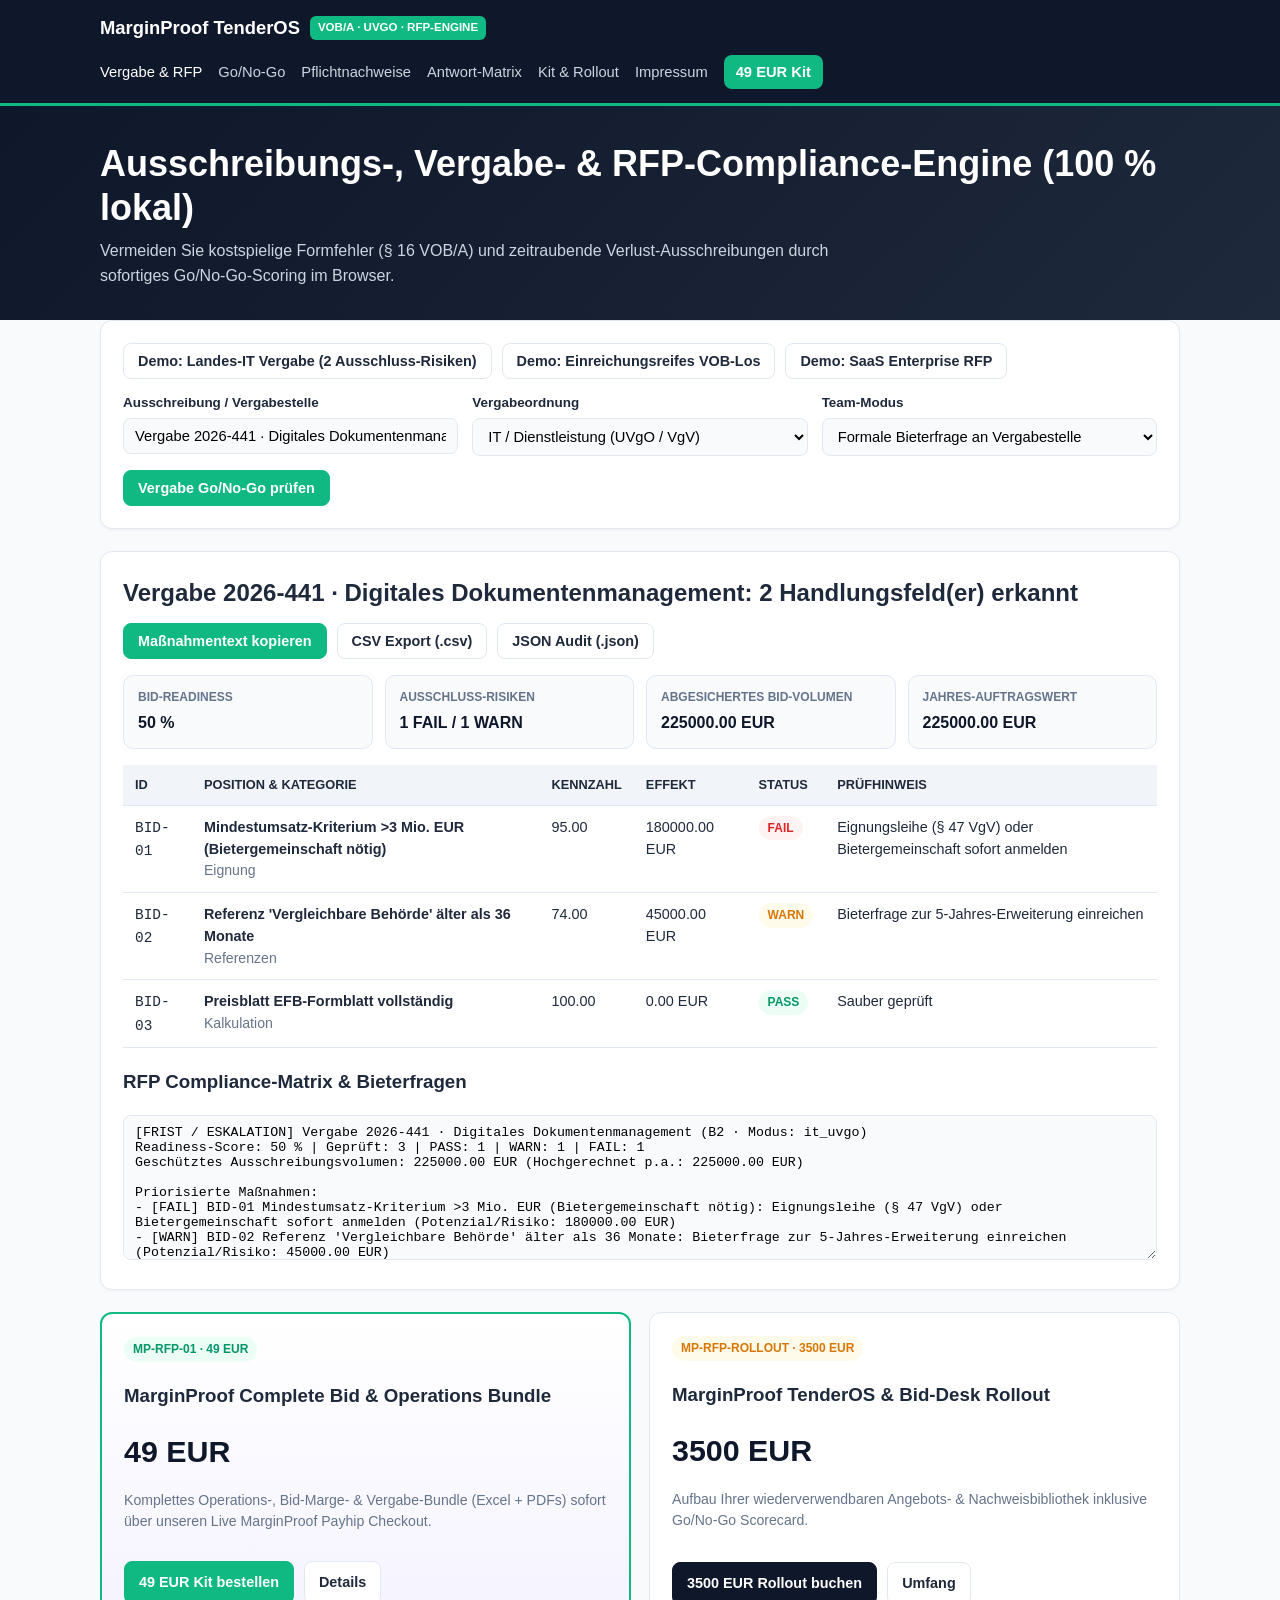
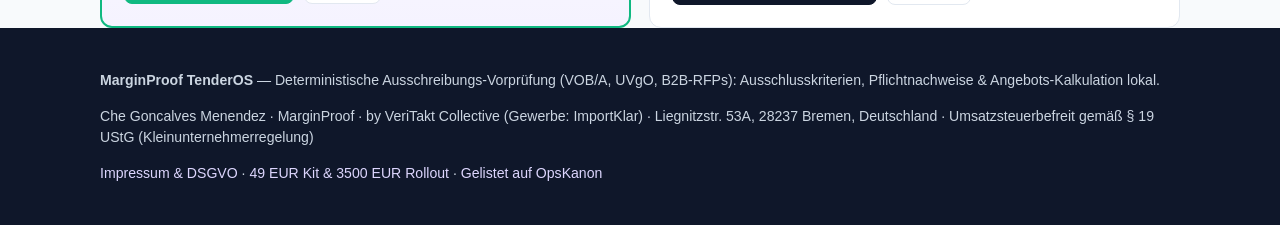
==== index.html @ c86ab52a "Deploy veritakt-vergabe-rfp (2026-11-23 12:27:24)" ====
<!DOCTYPE html>
<html lang="de">
<head>
  <meta charset="utf-8" />
  <meta name="viewport" content="width=device-width, initial-scale=1" />
  <title>MarginProof TenderOS — Ausschreibungs-Go/No-Go &amp; RFP-Compliance (Bau &amp; IT-KMU)</title>
  <meta name="description" content="Deterministische Ausschreibungs-Vorprüfung (VOB/A, UVgO, B2B-RFPs): Ausschlusskriterien, Pflichtnachweise &amp; Angebots-Kalkulation lokal." />
  <link rel="canonical" href="https://cheresonanz-design.github.io/veritakt-vergabe-rfp/" />
  <link rel="stylesheet" href="assets/styles.css" />
  <script type="application/ld+json">{"@context": "https://schema.org", "@type": "SoftwareApplication", "name": "MarginProof TenderOS", "applicationCategory": "BusinessApplication", "offers": {"@type": "Offer", "price": "0", "priceCurrency": "EUR"}, "url": "https://cheresonanz-design.github.io/veritakt-vergabe-rfp/"}</script>
</head>
<body>
  <header class="topbar">
    <div class="container topbar-inner">
      <a class="brand-mark" href="index.html"><span>MarginProof TenderOS</span><span class="brand-badge">VOB/A · UVGO · RFP-ENGINE</span></a>
      <nav class="nav-links" aria-label="Hauptnavigation"><a href="index.html" class="active">Vergabe &amp; RFP</a>
<a href="go-nogo-scoring/" class="">Go/No-Go</a>
<a href="pflichtnachweise-check/" class="">Pflichtnachweise</a>
<a href="angebots-matrix/" class="">Antwort-Matrix</a>
<a href="pro/" class="">Kit &amp; Rollout</a>
<a href="legal/" class="">Impressum</a><a href="pro/" class="nav-cta">49 EUR Kit</a></nav>
    </div>
  </header>
  
  <section class="hero"><div class="container"><h1>Ausschreibungs-, Vergabe- &amp; RFP-Compliance-Engine (100 % lokal)</h1><p>Vermeiden Sie kostspielige Formfehler (§ 16 VOB/A) und zeitraubende Verlust-Ausschreibungen durch sofortiges Go/No-Go-Scoring im Browser.</p></div></section>
  <main class="container">
    <div class="card">
      <div class="btn-row" style="margin-top:0;margin-bottom:14px;">
        <button type="button" class="btn" id="sample1Btn">Demo: Landes-IT Vergabe (2 Ausschluss-Risiken)</button>
        <button type="button" class="btn" id="sample2Btn">Demo: Einreichungsreifes VOB-Los</button>
        <button type="button" class="btn" id="sample3Btn">Demo: SaaS Enterprise RFP</button>
      </div>
      <div class="form-grid">
        <div><label for="profileInput">Ausschreibung / Vergabestelle</label><input type="text" id="profileInput" /></div>
        <div><label for="modeSelect">Vergabeordnung</label><select id="modeSelect"><option value="it_uvgo">IT / Dienstleistung (UVgO / VgV)</option><option value="bau_vob">Bau &amp; Ausbau (VOB/A)</option><option value="b2b_rfp">Konzern B2B-RFP</option></select></div>
        <div><label for="toneSelect">Team-Modus</label><select id="toneSelect"><option value="executive">Bid-Manager Checkliste</option><option value="streng">Formale Bieterfrage an Vergabestelle</option></select></div>
      </div>
      <div class="btn-row"><button type="button" class="btn btn-primary" id="runCheckBtn">Vergabe Go/No-Go prüfen</button></div>
    </div>

    <div id="resultCard" class="card hidden">
      <div style="display:flex;flex-wrap:wrap;justify-content:space-between;align-items:center;gap:12px;">
        <h2 id="resultHeadline" style="margin:0;">Ergebnis</h2>
        <div class="btn-row" style="margin:0;">
          <button type="button" class="btn btn-primary" id="copyActionBtn">Maßnahmentext kopieren</button>
          <button type="button" class="btn" id="dlCsvBtn">CSV Export (.csv)</button>
          <button type="button" class="btn" id="dlJsonBtn">JSON Audit (.json)</button>
        </div>
      </div>
      <div class="kpi-grid">
        <div class="kpi-box"><div class="kpi-label">Bid-Readiness</div><div class="kpi-val" id="kpi1Val">-</div></div>
        <div class="kpi-box"><div class="kpi-label">Ausschluss-Risiken</div><div class="kpi-val" id="kpi2Val">-</div></div>
        <div class="kpi-box"><div class="kpi-label">Abgesichertes Bid-Volumen</div><div class="kpi-val" id="kpi3Val">-</div></div>
        <div class="kpi-box"><div class="kpi-label">Jahres-Auftragswert</div><div class="kpi-val" id="kpi4Val">-</div></div>
      </div>
      <div class="table-wrap"><table><thead><tr><th>ID</th><th>Position &amp; Kategorie</th><th>Kennzahl</th><th>Effekt</th><th>Status</th><th>Prüfhinweis</th></tr></thead><tbody id="entriesBody"></tbody></table></div>
      <h3>RFP Compliance-Matrix &amp; Bieterfragen</h3>
      <textarea id="actionBox" readonly aria-label="Maßnahmentext"></textarea>
    </div>

    <div class="pricing-grid">
      <div class="offer-card highlight"><div><span class="badge badge-pass">MP-RFP-01 · 49 EUR</span><h3>MarginProof Complete Bid &amp; Operations Bundle</h3><div class="offer-price">49 EUR</div><p class="muted">Komplettes Operations-, Bid-Marge- &amp; Vergabe-Bundle (Excel + PDFs) sofort über unseren Live MarginProof Payhip Checkout.</p></div><div class="btn-row"><a href="https://payhip.com/b/RHu6N" class="btn btn-primary">49 EUR Kit bestellen</a><a href="pro/" class="btn">Details</a></div></div>
      <div class="offer-card"><div><span class="badge badge-warn">MP-RFP-ROLLOUT · 3500 EUR</span><h3>MarginProof TenderOS &amp; Bid-Desk Rollout</h3><div class="offer-price">3500 EUR</div><p class="muted">Aufbau Ihrer wiederverwendbaren Angebots- &amp; Nachweisbibliothek inklusive Go/No-Go Scorecard.</p></div><div class="btn-row"><a href="https://buy.stripe.com/fZu6oAfQReQu7Hy0IN24003" class="btn btn-dark">3500 EUR Rollout buchen</a><a href="pro/" class="btn">Umfang</a></div></div>
    </div>
  </main>
  <footer class="footer">
    <div class="container">
      <p><strong>MarginProof TenderOS</strong> — Deterministische Ausschreibungs-Vorprüfung (VOB/A, UVgO, B2B-RFPs): Ausschlusskriterien, Pflichtnachweise &amp; Angebots-Kalkulation lokal.</p>
      <p>Che Goncalves Menendez · MarginProof · by VeriTakt Collective (Gewerbe: ImportKlar) · Liegnitzstr. 53A, 28237 Bremen, Deutschland · Umsatzsteuerbefreit gemäß § 19 UStG (Kleinunternehmerregelung)</p>
      <p><a href="legal/">Impressum &amp; DSGVO</a> · <a href="pro/">49 EUR Kit &amp; 3500 EUR Rollout</a> · <a href="https://cheresonanz-design.github.io/opskanon-directory/" target="_blank" rel="noopener">Gelistet auf OpsKanon</a></p>
    </div>
  </footer>
  <script src="assets/vergabe_rfp_engine.js"></script><script src="assets/app.js"></script>
</body>
</html>
---- assets/styles.css ----
:root {
  --bg: #f8fafc; --surface: #ffffff; --slate-900: #0f172a; --slate-800: #1e293b; --slate-500: #64748b;
  --border: #e2e8f0; --accent: #10B981; --accent-dark: #047857; --emerald: #059669; --emerald-soft: #ecfdf5;
  --amber: #d97706; --amber-soft: #fffbeb; --red: #dc2626; --red-soft: #fef2f2; --radius: 12px;
}
* { box-sizing: border-box; }
body { margin: 0; font-family: -apple-system, BlinkMacSystemFont, "Segoe UI", Roboto, Inter, Arial, sans-serif; background: var(--bg); color: var(--slate-800); line-height: 1.55; }
a { color: var(--accent-dark); text-decoration: none; }
a:hover { text-decoration: underline; }
.container { max-width: 1120px; margin: 0 auto; padding: 0 20px; }
.topbar { background: var(--slate-900); color: #fff; border-bottom: 3px solid var(--accent); padding: 14px 0; }
.topbar-inner { display: flex; flex-wrap: wrap; justify-content: space-between; align-items: center; gap: 12px; }
.brand-mark { color: #fff; font-weight: 800; font-size: 1.15rem; display: flex; align-items: center; gap: 10px; }
.brand-badge { background: var(--accent); color: #fff; font-size: 0.72rem; padding: 3px 8px; border-radius: 6px; font-weight: 800; }
.nav-links { display: flex; flex-wrap: wrap; gap: 16px; align-items: center; font-size: 0.92rem; }
.nav-links a { color: #cbd5e1; font-weight: 500; }
.nav-links a:hover, .nav-links a.active { color: #fff; text-decoration: none; }
.nav-cta { background: var(--accent); color: #fff !important; padding: 6px 12px; border-radius: 8px; font-weight: 700 !important; }
.hero { background: linear-gradient(135deg, #0f172a 0%, #1e293b 100%); color: #fff; padding: 36px 0 32px; }
.hero h1 { margin: 0 0 10px; font-size: clamp(1.6rem, 3vw, 2.25rem); line-height: 1.2; }
.hero p { margin: 0; color: #cbd5e1; max-width: 740px; }
main { padding: 28px 0 48px; }
.card { background: var(--surface); border: 1px solid var(--border); border-radius: var(--radius); padding: 22px; margin-bottom: 22px; box-shadow: 0 1px 3px rgba(15,23,42,0.04); }
.form-grid { display: grid; grid-template-columns: repeat(auto-fit, minmax(210px, 1fr)); gap: 14px; }
label { display: block; font-size: 0.84rem; font-weight: 700; margin-bottom: 4px; }
input[type="text"], select, textarea { width: 100%; padding: 9px 11px; border: 1px solid var(--border); border-radius: 8px; font-size: 0.92rem; background: #f8fafc; font-family: inherit; }
textarea { min-height: 145px; resize: vertical; font-family: ui-monospace, SFMono-Regular, Menlo, Consolas, monospace; font-size: 0.83rem; }
.btn-row { display: flex; flex-wrap: wrap; gap: 10px; margin-top: 14px; }
.btn { display: inline-flex; align-items: center; justify-content: center; border: 1px solid var(--border); background: #fff; color: var(--slate-800); padding: 9px 14px; border-radius: 8px; font-size: 0.9rem; font-weight: 600; cursor: pointer; }
.btn:hover { background: #f1f5f9; text-decoration: none; }
.btn-primary { background: var(--accent); border-color: var(--accent); color: #fff; font-weight: 700; }
.btn-dark { background: var(--slate-900); border-color: var(--slate-900); color: #fff; }
.kpi-grid { display: grid; grid-template-columns: repeat(auto-fit, minmax(190px, 1fr)); gap: 12px; margin: 16px 0; }
.kpi-box { border: 1px solid var(--border); border-radius: 10px; padding: 12px 14px; background: #f8fafc; }
.kpi-label { font-size: 0.75rem; text-transform: uppercase; color: var(--slate-500); font-weight: 700; }
.kpi-val { font-size: 1rem; font-weight: 700; margin-top: 4px; color: var(--slate-900); }
.table-wrap { overflow-x: auto; }
table { width: 100%; border-collapse: collapse; font-size: 0.9rem; }
th, td { text-align: left; padding: 10px 12px; border-bottom: 1px solid var(--border); vertical-align: top; }
th { background: #f1f5f9; font-size: 0.8rem; text-transform: uppercase; }
.badge { display: inline-block; padding: 3px 9px; border-radius: 999px; font-size: 0.75rem; font-weight: 800; }
.badge-pass { background: var(--emerald-soft); color: var(--emerald); }
.badge-warn { background: var(--amber-soft); color: var(--amber); }
.badge-fail { background: var(--red-soft); color: var(--red); }
.pricing-grid { display: grid; grid-template-columns: repeat(auto-fit, minmax(290px, 1fr)); gap: 18px; }
.offer-card { border: 1px solid var(--border); border-radius: var(--radius); padding: 22px; background: #fff; display: flex; flex-direction: column; justify-content: space-between; }
.offer-card.highlight { border: 2px solid var(--accent); background: linear-gradient(180deg, #fff 0%, #f5f3ff 100%); }
.offer-price { font-size: 1.9rem; font-weight: 800; color: var(--slate-900); margin: 6px 0 12px; }
.footer { background: var(--slate-900); color: #cbd5e1; padding: 28px 0; font-size: 0.88rem; }
.footer a { color: #ddd6fe; }
.muted { color: var(--slate-500); font-size: 0.88rem; }
.hidden { display: none !important; }
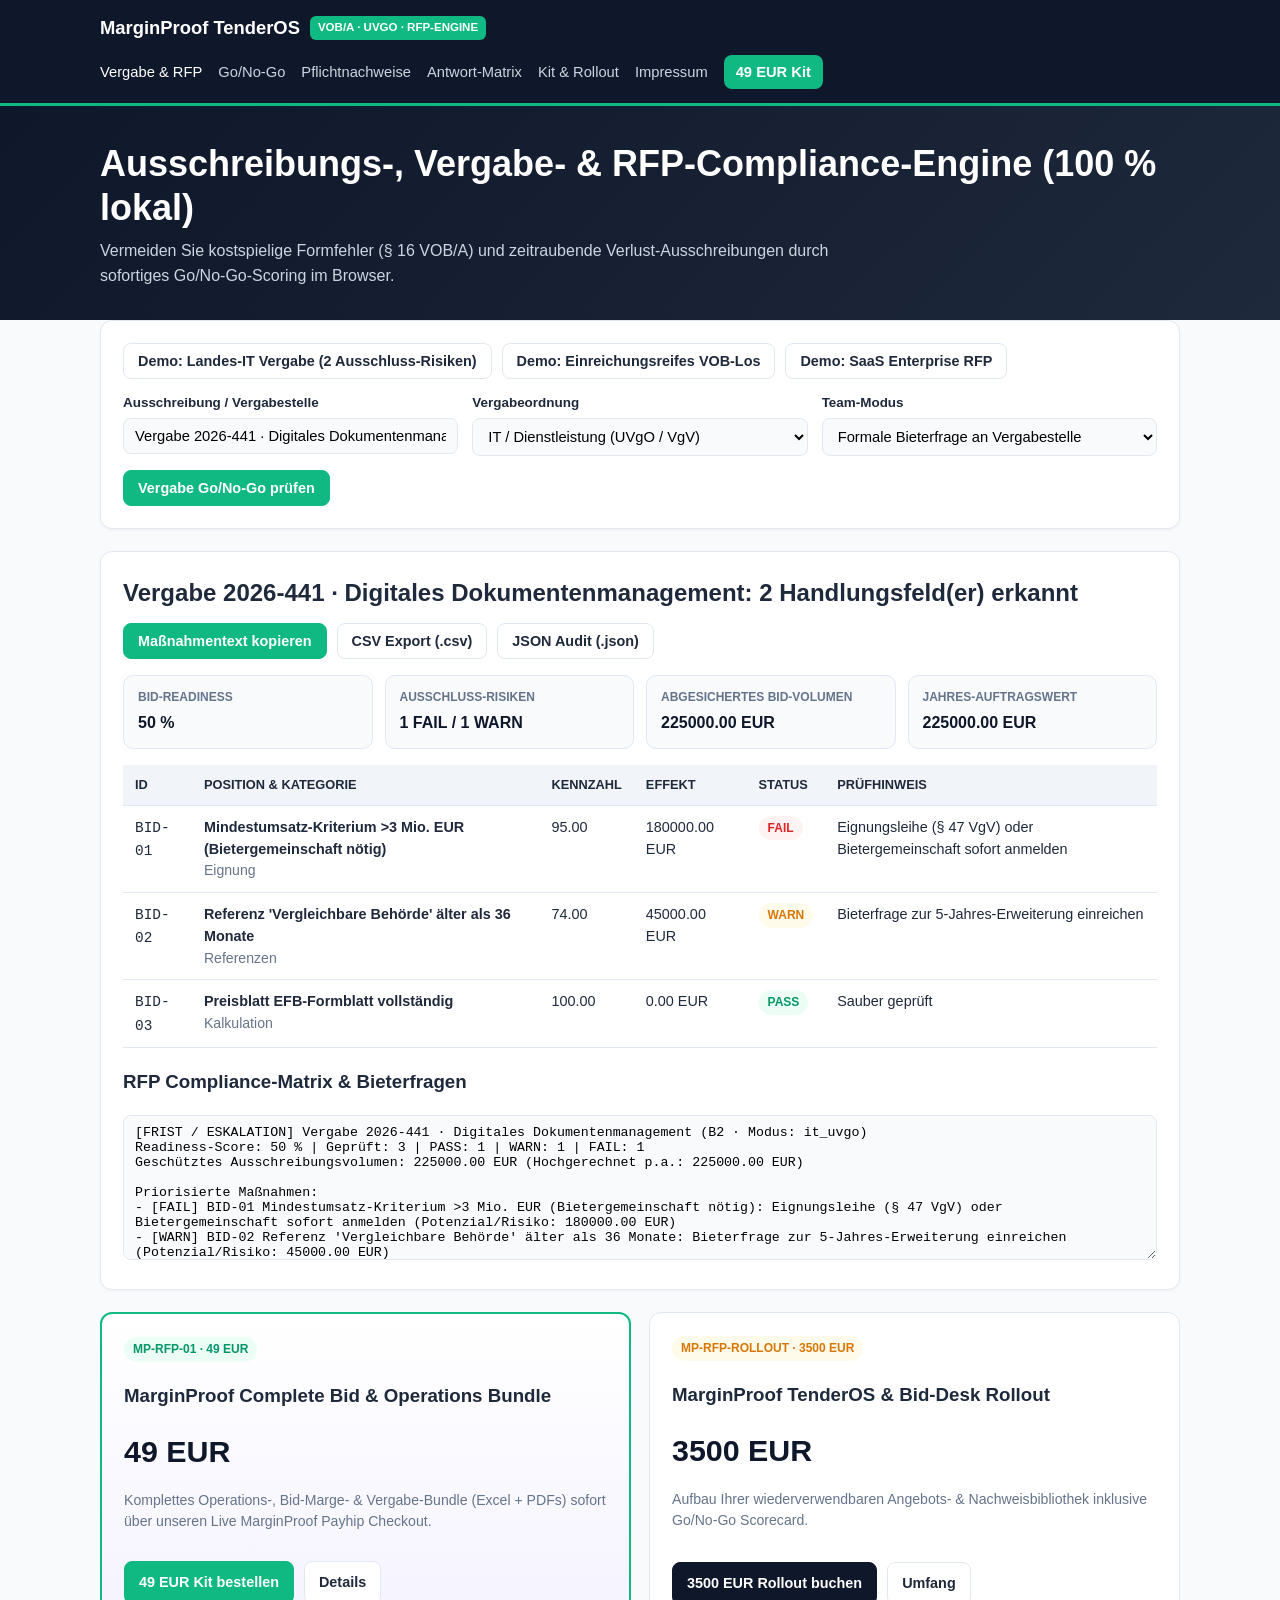
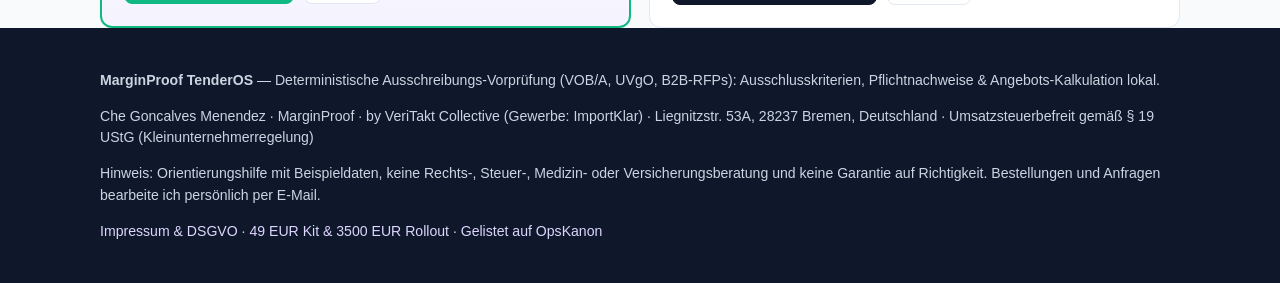
==== commit ecc06d0f: "Deploy veritakt-vergabe-rfp (2026-11-23 12:50:18)" ====
--- a/index.html
+++ b/index.html
@@ -59,14 +59,15 @@
     </div>
 
     <div class="pricing-grid">
-      <div class="offer-card highlight"><div><span class="badge badge-pass">MP-RFP-01 · 49 EUR</span><h3>MarginProof Complete Bid &amp; Operations Bundle</h3><div class="offer-price">49 EUR</div><p class="muted">Komplettes Operations-, Bid-Marge- &amp; Vergabe-Bundle (Excel + PDFs) sofort über unseren Live MarginProof Payhip Checkout.</p></div><div class="btn-row"><a href="https://payhip.com/b/RHu6N" class="btn btn-primary">49 EUR Kit bestellen</a><a href="pro/" class="btn">Details</a></div></div>
-      <div class="offer-card"><div><span class="badge badge-warn">MP-RFP-ROLLOUT · 3500 EUR</span><h3>MarginProof TenderOS &amp; Bid-Desk Rollout</h3><div class="offer-price">3500 EUR</div><p class="muted">Aufbau Ihrer wiederverwendbaren Angebots- &amp; Nachweisbibliothek inklusive Go/No-Go Scorecard.</p></div><div class="btn-row"><a href="https://buy.stripe.com/fZu6oAfQReQu7Hy0IN24003" class="btn btn-dark">3500 EUR Rollout buchen</a><a href="pro/" class="btn">Umfang</a></div></div>
+      <div class="offer-card highlight"><div><span class="badge badge-pass">MP-RFP-01 · 49 EUR</span><h3>MarginProof Complete Bid &amp; Operations Bundle</h3><div class="offer-price">49 EUR</div><p class="muted">Komplettes Operations-, Bid-Marge- &amp; Vergabe-Bundle (Excel + PDFs) sofort über unseren Live MarginProof Payhip Checkout.</p></div><div class="btn-row"><a href="mailto:che.resonanz@gmail.com?subject=Bestellung%20MarginProof%20Complete%20Bid%20%26%20Operations%20Bundle%20%2849%20EUR%29" class="btn btn-primary">49 EUR Kit bestellen</a><a href="pro/" class="btn">Details</a></div></div>
+      <div class="offer-card"><div><span class="badge badge-warn">MP-RFP-ROLLOUT · 3500 EUR</span><h3>MarginProof TenderOS &amp; Bid-Desk Rollout</h3><div class="offer-price">3500 EUR</div><p class="muted">Aufbau Ihrer wiederverwendbaren Angebots- &amp; Nachweisbibliothek inklusive Go/No-Go Scorecard.</p></div><div class="btn-row"><a href="mailto:che.resonanz@gmail.com?subject=Anfrage%20MarginProof%20TenderOS%20%26%20Bid-Desk%20Rollout%20%283500%20EUR%29" class="btn btn-dark">3500 EUR Rollout buchen</a><a href="pro/" class="btn">Umfang</a></div></div>
     </div>
   </main>
   <footer class="footer">
     <div class="container">
       <p><strong>MarginProof TenderOS</strong> — Deterministische Ausschreibungs-Vorprüfung (VOB/A, UVgO, B2B-RFPs): Ausschlusskriterien, Pflichtnachweise &amp; Angebots-Kalkulation lokal.</p>
       <p>Che Goncalves Menendez · MarginProof · by VeriTakt Collective (Gewerbe: ImportKlar) · Liegnitzstr. 53A, 28237 Bremen, Deutschland · Umsatzsteuerbefreit gemäß § 19 UStG (Kleinunternehmerregelung)</p>
+      <p>Hinweis: Orientierungshilfe mit Beispieldaten, keine Rechts-, Steuer-, Medizin- oder Versicherungsberatung und keine Garantie auf Richtigkeit. Bestellungen und Anfragen bearbeite ich persönlich per E-Mail.</p>
       <p><a href="legal/">Impressum &amp; DSGVO</a> · <a href="pro/">49 EUR Kit &amp; 3500 EUR Rollout</a> · <a href="https://cheresonanz-design.github.io/opskanon-directory/" target="_blank" rel="noopener">Gelistet auf OpsKanon</a></p>
     </div>
   </footer>
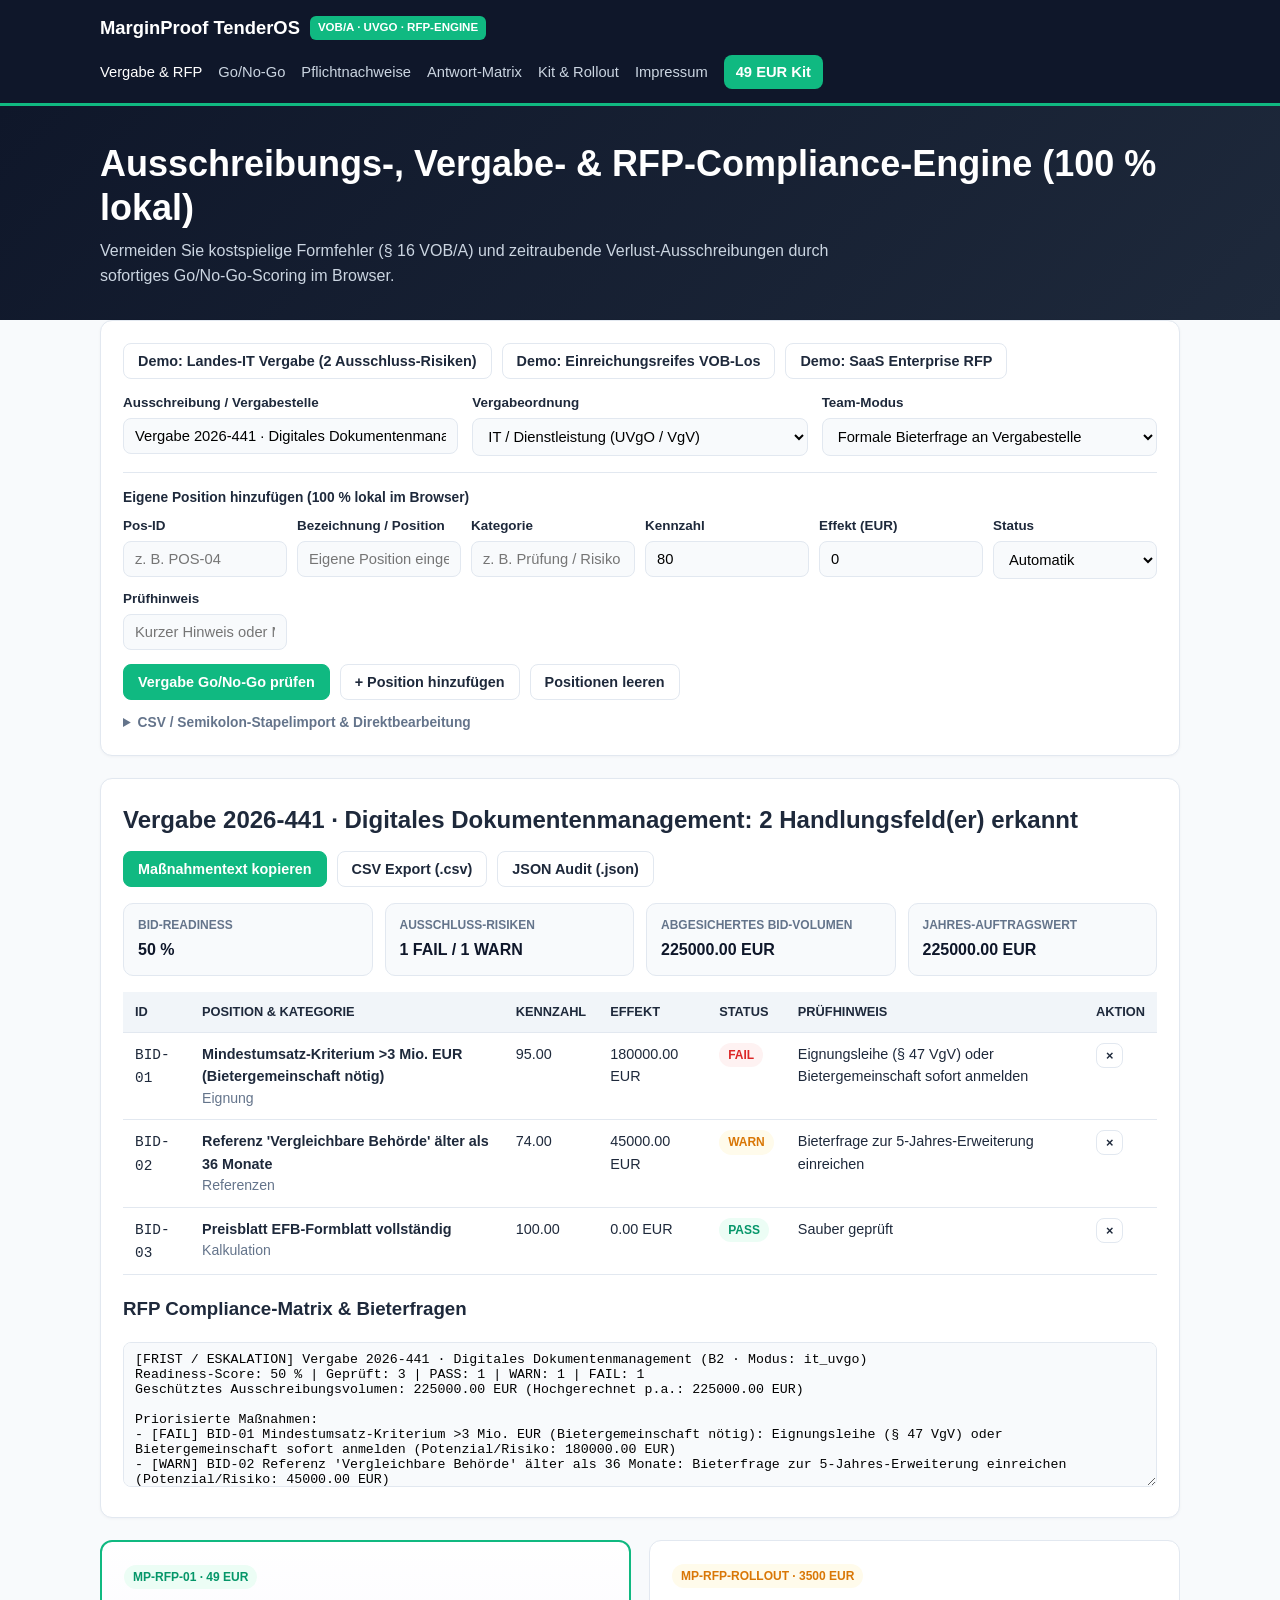
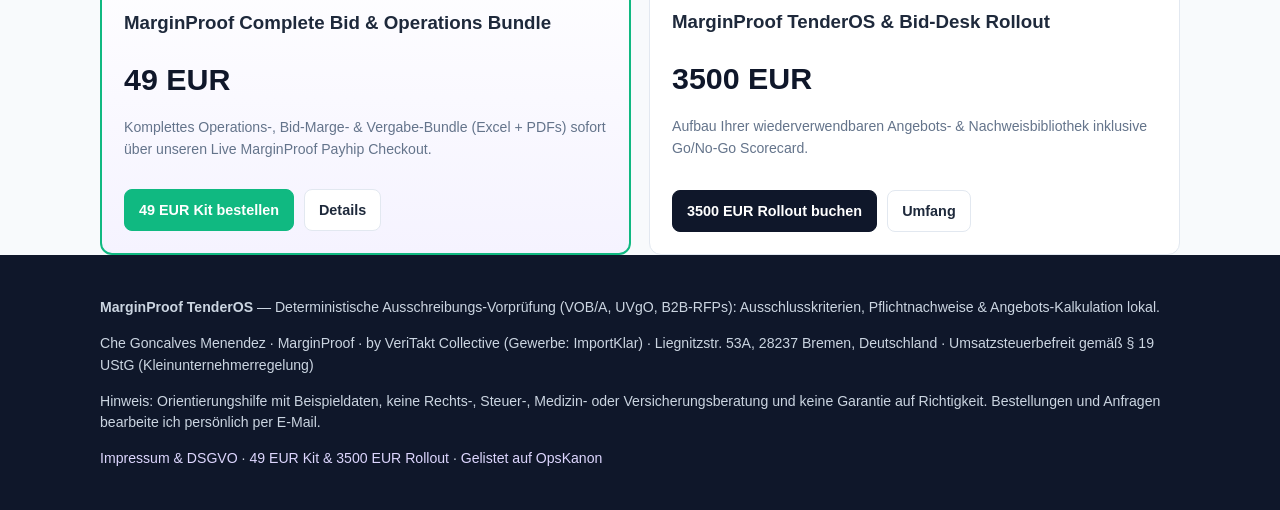
==== commit 3d83dc2a: "Deploy veritakt-vergabe-rfp (2026-11-23 17:46:22)" ====
--- a/index.html
+++ b/index.html
@@ -35,7 +35,29 @@
         <div><label for="modeSelect">Vergabeordnung</label><select id="modeSelect"><option value="it_uvgo">IT / Dienstleistung (UVgO / VgV)</option><option value="bau_vob">Bau &amp; Ausbau (VOB/A)</option><option value="b2b_rfp">Konzern B2B-RFP</option></select></div>
         <div><label for="toneSelect">Team-Modus</label><select id="toneSelect"><option value="executive">Bid-Manager Checkliste</option><option value="streng">Formale Bieterfrage an Vergabestelle</option></select></div>
       </div>
-      <div class="btn-row"><button type="button" class="btn btn-primary" id="runCheckBtn">Vergabe Go/No-Go prüfen</button></div>
+      <div class="divider-top">
+        <div style="font-size:0.86rem;font-weight:700;margin-bottom:8px;">Eigene Position hinzufügen (100 % lokal im Browser)</div>
+        <div class="inline-grid">
+          <div><label for="posIdInput">Pos-ID</label><input type="text" id="posIdInput" placeholder="z. B. POS-04" /></div>
+          <div><label for="posLabelInput">Bezeichnung / Position</label><input type="text" id="posLabelInput" placeholder="Eigene Position eingeben..." /></div>
+          <div><label for="posCategoryInput">Kategorie</label><input type="text" id="posCategoryInput" placeholder="z. B. Prüfung / Risiko" /></div>
+          <div><label for="posMetricInput">Kennzahl</label><input type="number" id="posMetricInput" step="0.01" value="80" /></div>
+          <div><label for="posImpactInput">Effekt (EUR)</label><input type="number" id="posImpactInput" step="0.01" value="0" /></div>
+          <div><label for="posStatusSelect">Status</label><select id="posStatusSelect"><option value="AUTO">Automatik</option><option value="PASS">PASS</option><option value="WARN">WARN</option><option value="FAIL">FAIL</option></select></div>
+          <div><label for="posNoteInput">Prüfhinweis</label><input type="text" id="posNoteInput" placeholder="Kurzer Hinweis oder Maßnahme" /></div>
+        </div>
+        <div class="btn-row">
+          <button type="button" class="btn btn-primary" id="runCheckBtn">Vergabe Go/No-Go prüfen</button>
+          <button type="button" class="btn" id="addItemBtn">+ Position hinzufügen</button>
+          <button type="button" class="btn" id="clearItemsBtn">Positionen leeren</button>
+        </div>
+        <details style="margin-top:12px;">
+          <summary style="cursor:pointer;font-size:0.86rem;font-weight:700;color:var(--slate-500);">CSV / Semikolon-Stapelimport &amp; Direktbearbeitung</summary>
+          <p class="muted" style="margin:6px 0 8px;">Format: <code>ID;Kategorie;Position;Kennzahl;Effekt_EUR;Status;Hinweis</code> (Semikolon oder Komma, lokal im Browser verarbeitet).</p>
+          <textarea id="batchCsvInput" aria-label="CSV Stapelimport"></textarea>
+          <div class="btn-row"><button type="button" class="btn" id="applyCsvBtn">CSV übernehmen &amp; prüfen</button></div>
+        </details>
+      </div>
     </div>
 
     <div id="resultCard" class="card hidden">
@@ -53,7 +75,7 @@
         <div class="kpi-box"><div class="kpi-label">Abgesichertes Bid-Volumen</div><div class="kpi-val" id="kpi3Val">-</div></div>
         <div class="kpi-box"><div class="kpi-label">Jahres-Auftragswert</div><div class="kpi-val" id="kpi4Val">-</div></div>
       </div>
-      <div class="table-wrap"><table><thead><tr><th>ID</th><th>Position &amp; Kategorie</th><th>Kennzahl</th><th>Effekt</th><th>Status</th><th>Prüfhinweis</th></tr></thead><tbody id="entriesBody"></tbody></table></div>
+      <div class="table-wrap"><table><thead><tr><th>ID</th><th>Position &amp; Kategorie</th><th>Kennzahl</th><th>Effekt</th><th>Status</th><th>Prüfhinweis</th><th>Aktion</th></tr></thead><tbody id="entriesBody"></tbody></table></div>
       <h3>RFP Compliance-Matrix &amp; Bieterfragen</h3>
       <textarea id="actionBox" readonly aria-label="Maßnahmentext"></textarea>
     </div>
--- a/assets/styles.css
+++ b/assets/styles.css
@@ -50,3 +50,7 @@
 .footer a { color: #ddd6fe; }
 .muted { color: var(--slate-500); font-size: 0.88rem; }
 .hidden { display: none !important; }
+input[type="number"] { width: 100%; padding: 9px 11px; border: 1px solid var(--border); border-radius: 8px; font-size: 0.92rem; background: #f8fafc; font-family: inherit; }
+.divider-top { border-top: 1px solid var(--border); margin-top: 16px; padding-top: 14px; }
+.inline-grid { display: grid; grid-template-columns: repeat(auto-fit, minmax(150px, 1fr)); gap: 10px; }
+.btn-sm { padding: 4px 9px; font-size: 0.8rem; }
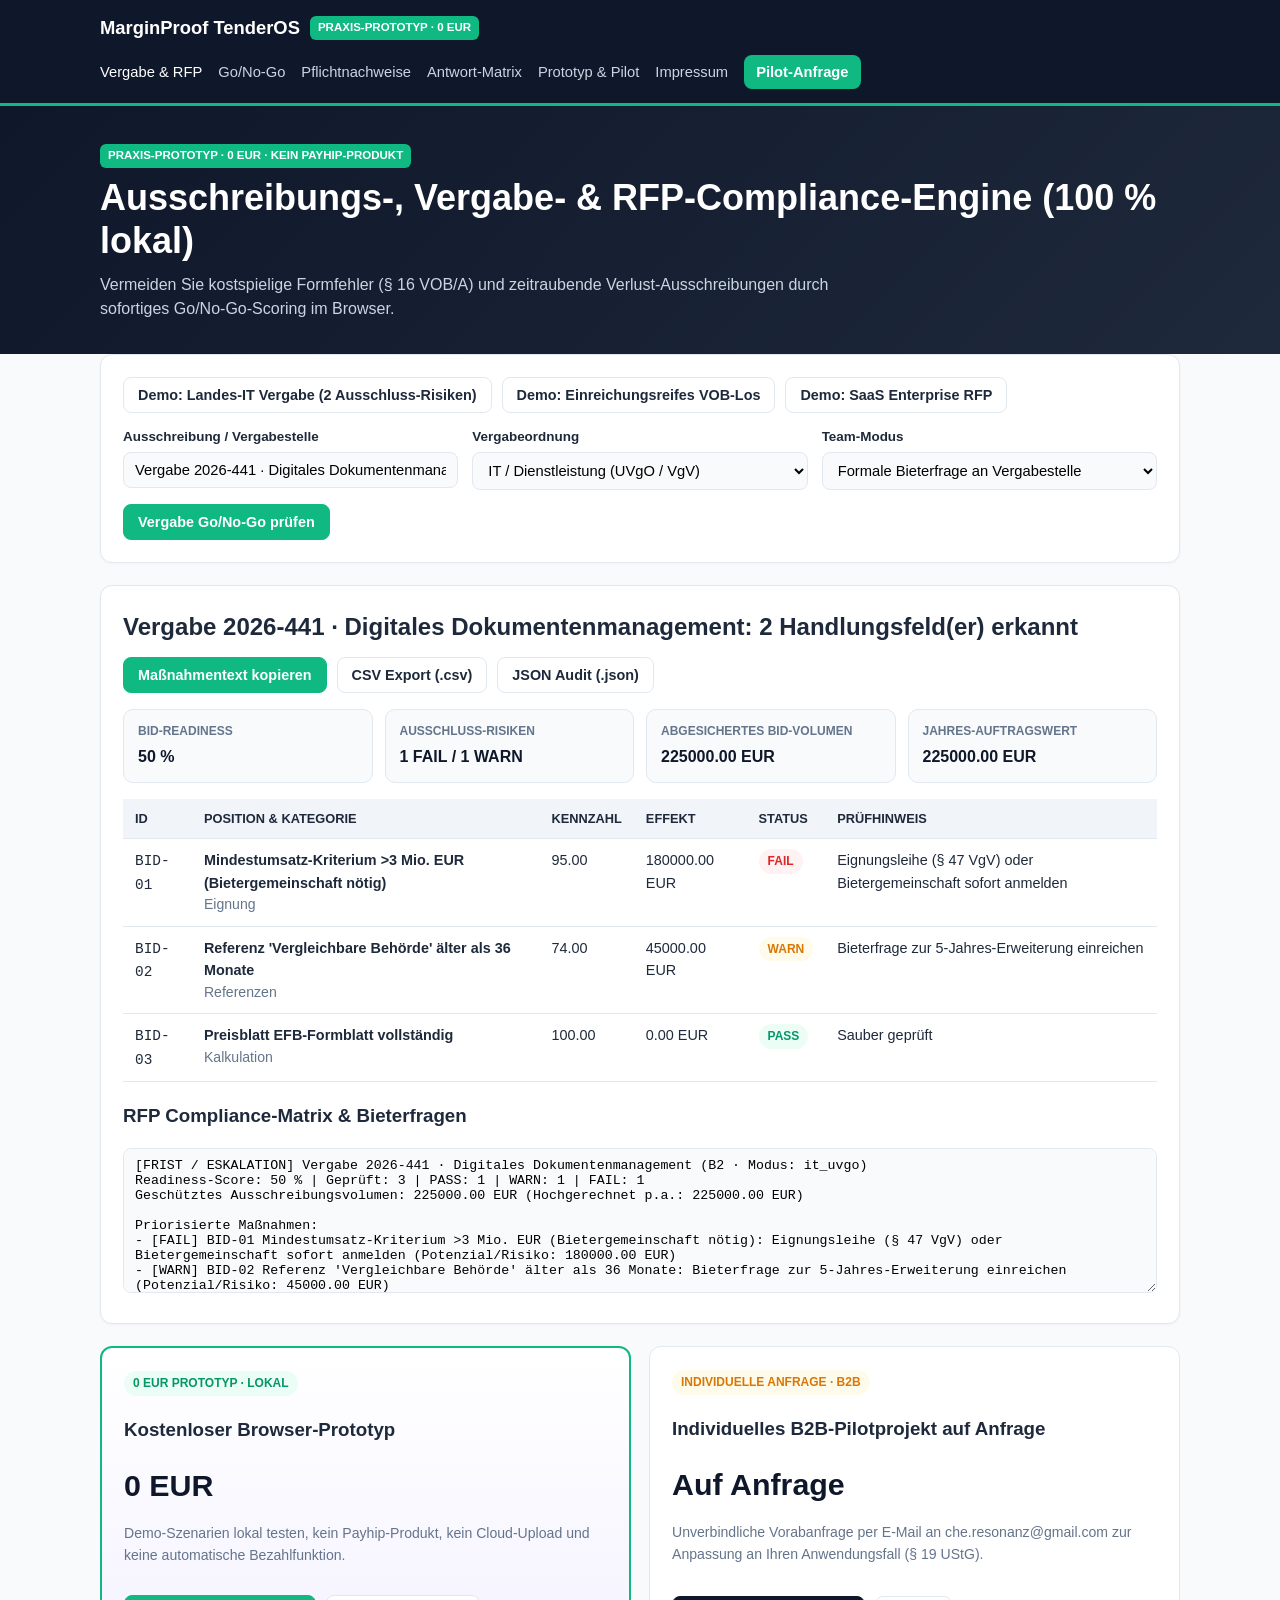
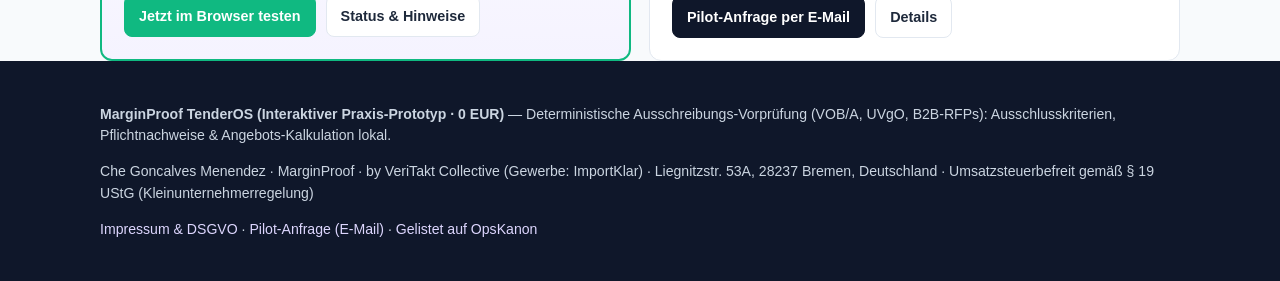
==== commit e567a09a: "Deploy veritakt-vergabe-rfp (2026-11-24 01:21:57)" ====
--- a/index.html
+++ b/index.html
@@ -12,17 +12,17 @@
 <body>
   <header class="topbar">
     <div class="container topbar-inner">
-      <a class="brand-mark" href="index.html"><span>MarginProof TenderOS</span><span class="brand-badge">VOB/A · UVGO · RFP-ENGINE</span></a>
+      <a class="brand-mark" href="index.html"><span>MarginProof TenderOS</span><span class="brand-badge">PRAXIS-PROTOTYP · 0 EUR</span></a>
       <nav class="nav-links" aria-label="Hauptnavigation"><a href="index.html" class="active">Vergabe &amp; RFP</a>
 <a href="go-nogo-scoring/" class="">Go/No-Go</a>
 <a href="pflichtnachweise-check/" class="">Pflichtnachweise</a>
 <a href="angebots-matrix/" class="">Antwort-Matrix</a>
-<a href="pro/" class="">Kit &amp; Rollout</a>
-<a href="legal/" class="">Impressum</a><a href="pro/" class="nav-cta">49 EUR Kit</a></nav>
+<a href="pro/" class="">Prototyp &amp; Pilot</a>
+<a href="legal/" class="">Impressum</a><a href="pro/" class="nav-cta">Pilot-Anfrage</a></nav>
     </div>
   </header>
   
-  <section class="hero"><div class="container"><h1>Ausschreibungs-, Vergabe- &amp; RFP-Compliance-Engine (100 % lokal)</h1><p>Vermeiden Sie kostspielige Formfehler (§ 16 VOB/A) und zeitraubende Verlust-Ausschreibungen durch sofortiges Go/No-Go-Scoring im Browser.</p></div></section>
+  <section class="hero"><div class="container"><span class="brand-badge" style="margin-bottom:8px;display:inline-block;">PRAXIS-PROTOTYP · 0 EUR · KEIN PAYHIP-PRODUKT</span><h1>Ausschreibungs-, Vergabe- &amp; RFP-Compliance-Engine (100 % lokal)</h1><p>Vermeiden Sie kostspielige Formfehler (§ 16 VOB/A) und zeitraubende Verlust-Ausschreibungen durch sofortiges Go/No-Go-Scoring im Browser.</p></div></section>
   <main class="container">
     <div class="card">
       <div class="btn-row" style="margin-top:0;margin-bottom:14px;">
@@ -35,29 +35,7 @@
         <div><label for="modeSelect">Vergabeordnung</label><select id="modeSelect"><option value="it_uvgo">IT / Dienstleistung (UVgO / VgV)</option><option value="bau_vob">Bau &amp; Ausbau (VOB/A)</option><option value="b2b_rfp">Konzern B2B-RFP</option></select></div>
         <div><label for="toneSelect">Team-Modus</label><select id="toneSelect"><option value="executive">Bid-Manager Checkliste</option><option value="streng">Formale Bieterfrage an Vergabestelle</option></select></div>
       </div>
-      <div class="divider-top">
-        <div style="font-size:0.86rem;font-weight:700;margin-bottom:8px;">Eigene Position hinzufügen (100 % lokal im Browser)</div>
-        <div class="inline-grid">
-          <div><label for="posIdInput">Pos-ID</label><input type="text" id="posIdInput" placeholder="z. B. POS-04" /></div>
-          <div><label for="posLabelInput">Bezeichnung / Position</label><input type="text" id="posLabelInput" placeholder="Eigene Position eingeben..." /></div>
-          <div><label for="posCategoryInput">Kategorie</label><input type="text" id="posCategoryInput" placeholder="z. B. Prüfung / Risiko" /></div>
-          <div><label for="posMetricInput">Kennzahl</label><input type="number" id="posMetricInput" step="0.01" value="80" /></div>
-          <div><label for="posImpactInput">Effekt (EUR)</label><input type="number" id="posImpactInput" step="0.01" value="0" /></div>
-          <div><label for="posStatusSelect">Status</label><select id="posStatusSelect"><option value="AUTO">Automatik</option><option value="PASS">PASS</option><option value="WARN">WARN</option><option value="FAIL">FAIL</option></select></div>
-          <div><label for="posNoteInput">Prüfhinweis</label><input type="text" id="posNoteInput" placeholder="Kurzer Hinweis oder Maßnahme" /></div>
-        </div>
-        <div class="btn-row">
-          <button type="button" class="btn btn-primary" id="runCheckBtn">Vergabe Go/No-Go prüfen</button>
-          <button type="button" class="btn" id="addItemBtn">+ Position hinzufügen</button>
-          <button type="button" class="btn" id="clearItemsBtn">Positionen leeren</button>
-        </div>
-        <details style="margin-top:12px;">
-          <summary style="cursor:pointer;font-size:0.86rem;font-weight:700;color:var(--slate-500);">CSV / Semikolon-Stapelimport &amp; Direktbearbeitung</summary>
-          <p class="muted" style="margin:6px 0 8px;">Format: <code>ID;Kategorie;Position;Kennzahl;Effekt_EUR;Status;Hinweis</code> (Semikolon oder Komma, lokal im Browser verarbeitet).</p>
-          <textarea id="batchCsvInput" aria-label="CSV Stapelimport"></textarea>
-          <div class="btn-row"><button type="button" class="btn" id="applyCsvBtn">CSV übernehmen &amp; prüfen</button></div>
-        </details>
-      </div>
+      <div class="btn-row"><button type="button" class="btn btn-primary" id="runCheckBtn">Vergabe Go/No-Go prüfen</button></div>
     </div>
 
     <div id="resultCard" class="card hidden">
@@ -75,22 +53,21 @@
         <div class="kpi-box"><div class="kpi-label">Abgesichertes Bid-Volumen</div><div class="kpi-val" id="kpi3Val">-</div></div>
         <div class="kpi-box"><div class="kpi-label">Jahres-Auftragswert</div><div class="kpi-val" id="kpi4Val">-</div></div>
       </div>
-      <div class="table-wrap"><table><thead><tr><th>ID</th><th>Position &amp; Kategorie</th><th>Kennzahl</th><th>Effekt</th><th>Status</th><th>Prüfhinweis</th><th>Aktion</th></tr></thead><tbody id="entriesBody"></tbody></table></div>
+      <div class="table-wrap"><table><thead><tr><th>ID</th><th>Position &amp; Kategorie</th><th>Kennzahl</th><th>Effekt</th><th>Status</th><th>Prüfhinweis</th></tr></thead><tbody id="entriesBody"></tbody></table></div>
       <h3>RFP Compliance-Matrix &amp; Bieterfragen</h3>
       <textarea id="actionBox" readonly aria-label="Maßnahmentext"></textarea>
     </div>
 
     <div class="pricing-grid">
-      <div class="offer-card highlight"><div><span class="badge badge-pass">MP-RFP-01 · 49 EUR</span><h3>MarginProof Complete Bid &amp; Operations Bundle</h3><div class="offer-price">49 EUR</div><p class="muted">Komplettes Operations-, Bid-Marge- &amp; Vergabe-Bundle (Excel + PDFs) sofort über unseren Live MarginProof Payhip Checkout.</p></div><div class="btn-row"><a href="mailto:che.resonanz@gmail.com?subject=Bestellung%20MarginProof%20Complete%20Bid%20%26%20Operations%20Bundle%20%2849%20EUR%29" class="btn btn-primary">49 EUR Kit bestellen</a><a href="pro/" class="btn">Details</a></div></div>
-      <div class="offer-card"><div><span class="badge badge-warn">MP-RFP-ROLLOUT · 3500 EUR</span><h3>MarginProof TenderOS &amp; Bid-Desk Rollout</h3><div class="offer-price">3500 EUR</div><p class="muted">Aufbau Ihrer wiederverwendbaren Angebots- &amp; Nachweisbibliothek inklusive Go/No-Go Scorecard.</p></div><div class="btn-row"><a href="mailto:che.resonanz@gmail.com?subject=Anfrage%20MarginProof%20TenderOS%20%26%20Bid-Desk%20Rollout%20%283500%20EUR%29" class="btn btn-dark">3500 EUR Rollout buchen</a><a href="pro/" class="btn">Umfang</a></div></div>
+      <div class="offer-card highlight"><div><span class="badge badge-pass">0 EUR PROTOTYP · LOKAL</span><h3>Kostenloser Browser-Prototyp</h3><div class="offer-price">0 EUR</div><p class="muted">Demo-Szenarien lokal testen, kein Payhip-Produkt, kein Cloud-Upload und keine automatische Bezahlfunktion.</p></div><div class="btn-row"><a href="#top" class="btn btn-primary">Jetzt im Browser testen</a><a href="pro/" class="btn">Status &amp; Hinweise</a></div></div>
+      <div class="offer-card"><div><span class="badge badge-warn">INDIVIDUELLE ANFRAGE · B2B</span><h3>Individuelles B2B-Pilotprojekt auf Anfrage</h3><div class="offer-price">Auf Anfrage</div><p class="muted">Unverbindliche Vorabanfrage per E-Mail an che.resonanz@gmail.com zur Anpassung an Ihren Anwendungsfall (§ 19 UStG).</p></div><div class="btn-row"><a href="mailto:che.resonanz@gmail.com?subject=Unverbindliche%20B2B-Pilotanfrage%3A%20MarginProof%20TenderOS" class="btn btn-dark">Pilot-Anfrage per E-Mail</a><a href="pro/" class="btn">Details</a></div></div>
     </div>
   </main>
   <footer class="footer">
     <div class="container">
-      <p><strong>MarginProof TenderOS</strong> — Deterministische Ausschreibungs-Vorprüfung (VOB/A, UVgO, B2B-RFPs): Ausschlusskriterien, Pflichtnachweise &amp; Angebots-Kalkulation lokal.</p>
+      <p><strong>MarginProof TenderOS (Interaktiver Praxis-Prototyp · 0 EUR)</strong> — Deterministische Ausschreibungs-Vorprüfung (VOB/A, UVgO, B2B-RFPs): Ausschlusskriterien, Pflichtnachweise &amp; Angebots-Kalkulation lokal.</p>
       <p>Che Goncalves Menendez · MarginProof · by VeriTakt Collective (Gewerbe: ImportKlar) · Liegnitzstr. 53A, 28237 Bremen, Deutschland · Umsatzsteuerbefreit gemäß § 19 UStG (Kleinunternehmerregelung)</p>
-      <p>Hinweis: Orientierungshilfe mit Beispieldaten, keine Rechts-, Steuer-, Medizin- oder Versicherungsberatung und keine Garantie auf Richtigkeit. Bestellungen und Anfragen bearbeite ich persönlich per E-Mail.</p>
-      <p><a href="legal/">Impressum &amp; DSGVO</a> · <a href="pro/">49 EUR Kit &amp; 3500 EUR Rollout</a> · <a href="https://cheresonanz-design.github.io/opskanon-directory/" target="_blank" rel="noopener">Gelistet auf OpsKanon</a></p>
+      <p><a href="legal/">Impressum &amp; DSGVO</a> · <a href="pro/">Pilot-Anfrage (E-Mail)</a> · <a href="https://cheresonanz-design.github.io/opskanon-directory/" target="_blank" rel="noopener">Gelistet auf OpsKanon</a></p>
     </div>
   </footer>
   <script src="assets/vergabe_rfp_engine.js"></script><script src="assets/app.js"></script>
--- a/assets/styles.css
+++ b/assets/styles.css
@@ -50,7 +50,3 @@
 .footer a { color: #ddd6fe; }
 .muted { color: var(--slate-500); font-size: 0.88rem; }
 .hidden { display: none !important; }
-input[type="number"] { width: 100%; padding: 9px 11px; border: 1px solid var(--border); border-radius: 8px; font-size: 0.92rem; background: #f8fafc; font-family: inherit; }
-.divider-top { border-top: 1px solid var(--border); margin-top: 16px; padding-top: 14px; }
-.inline-grid { display: grid; grid-template-columns: repeat(auto-fit, minmax(150px, 1fr)); gap: 10px; }
-.btn-sm { padding: 4px 9px; font-size: 0.8rem; }
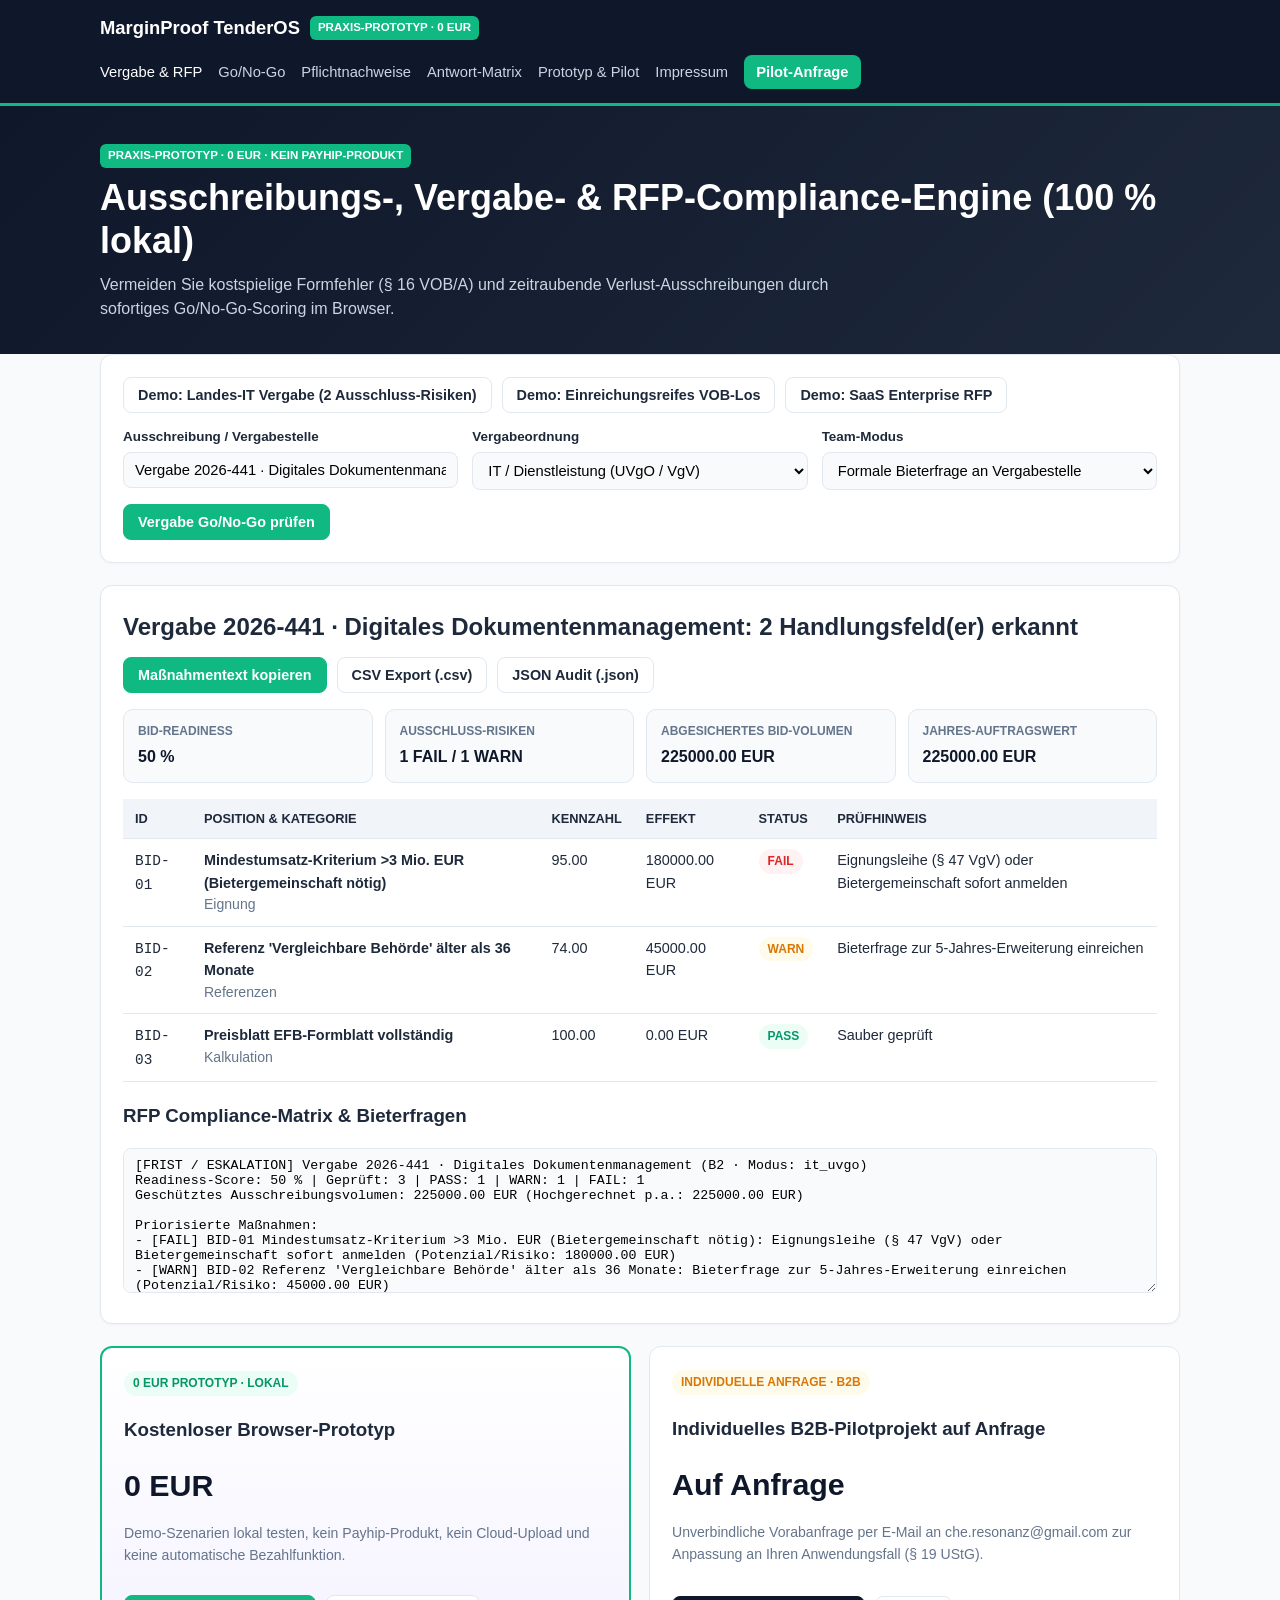
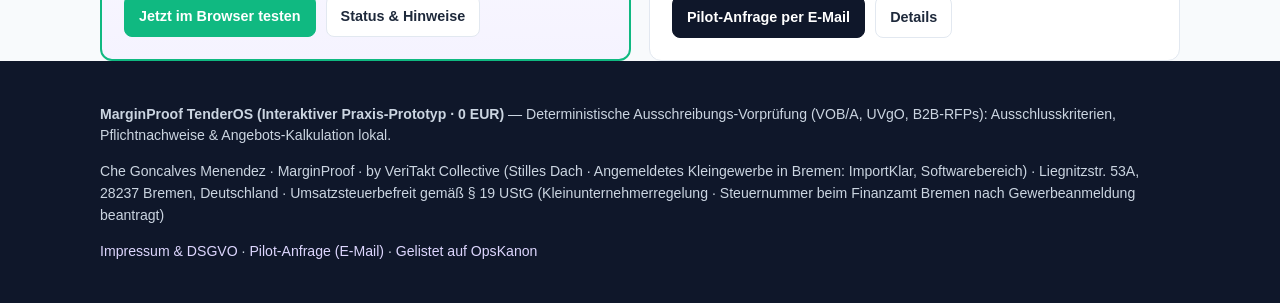
==== commit 83aad227: "Deploy veritakt-vergabe-rfp (2026-11-24 02:26:48)" ====
--- a/index.html
+++ b/index.html
@@ -66,7 +66,7 @@
   <footer class="footer">
     <div class="container">
       <p><strong>MarginProof TenderOS (Interaktiver Praxis-Prototyp · 0 EUR)</strong> — Deterministische Ausschreibungs-Vorprüfung (VOB/A, UVgO, B2B-RFPs): Ausschlusskriterien, Pflichtnachweise &amp; Angebots-Kalkulation lokal.</p>
-      <p>Che Goncalves Menendez · MarginProof · by VeriTakt Collective (Gewerbe: ImportKlar) · Liegnitzstr. 53A, 28237 Bremen, Deutschland · Umsatzsteuerbefreit gemäß § 19 UStG (Kleinunternehmerregelung)</p>
+      <p>Che Goncalves Menendez · MarginProof · by VeriTakt Collective (Stilles Dach · Angemeldetes Kleingewerbe in Bremen: ImportKlar, Softwarebereich) · Liegnitzstr. 53A, 28237 Bremen, Deutschland · Umsatzsteuerbefreit gemäß § 19 UStG (Kleinunternehmerregelung · Steuernummer beim Finanzamt Bremen nach Gewerbeanmeldung beantragt)</p>
       <p><a href="legal/">Impressum &amp; DSGVO</a> · <a href="pro/">Pilot-Anfrage (E-Mail)</a> · <a href="https://cheresonanz-design.github.io/opskanon-directory/" target="_blank" rel="noopener">Gelistet auf OpsKanon</a></p>
     </div>
   </footer>
